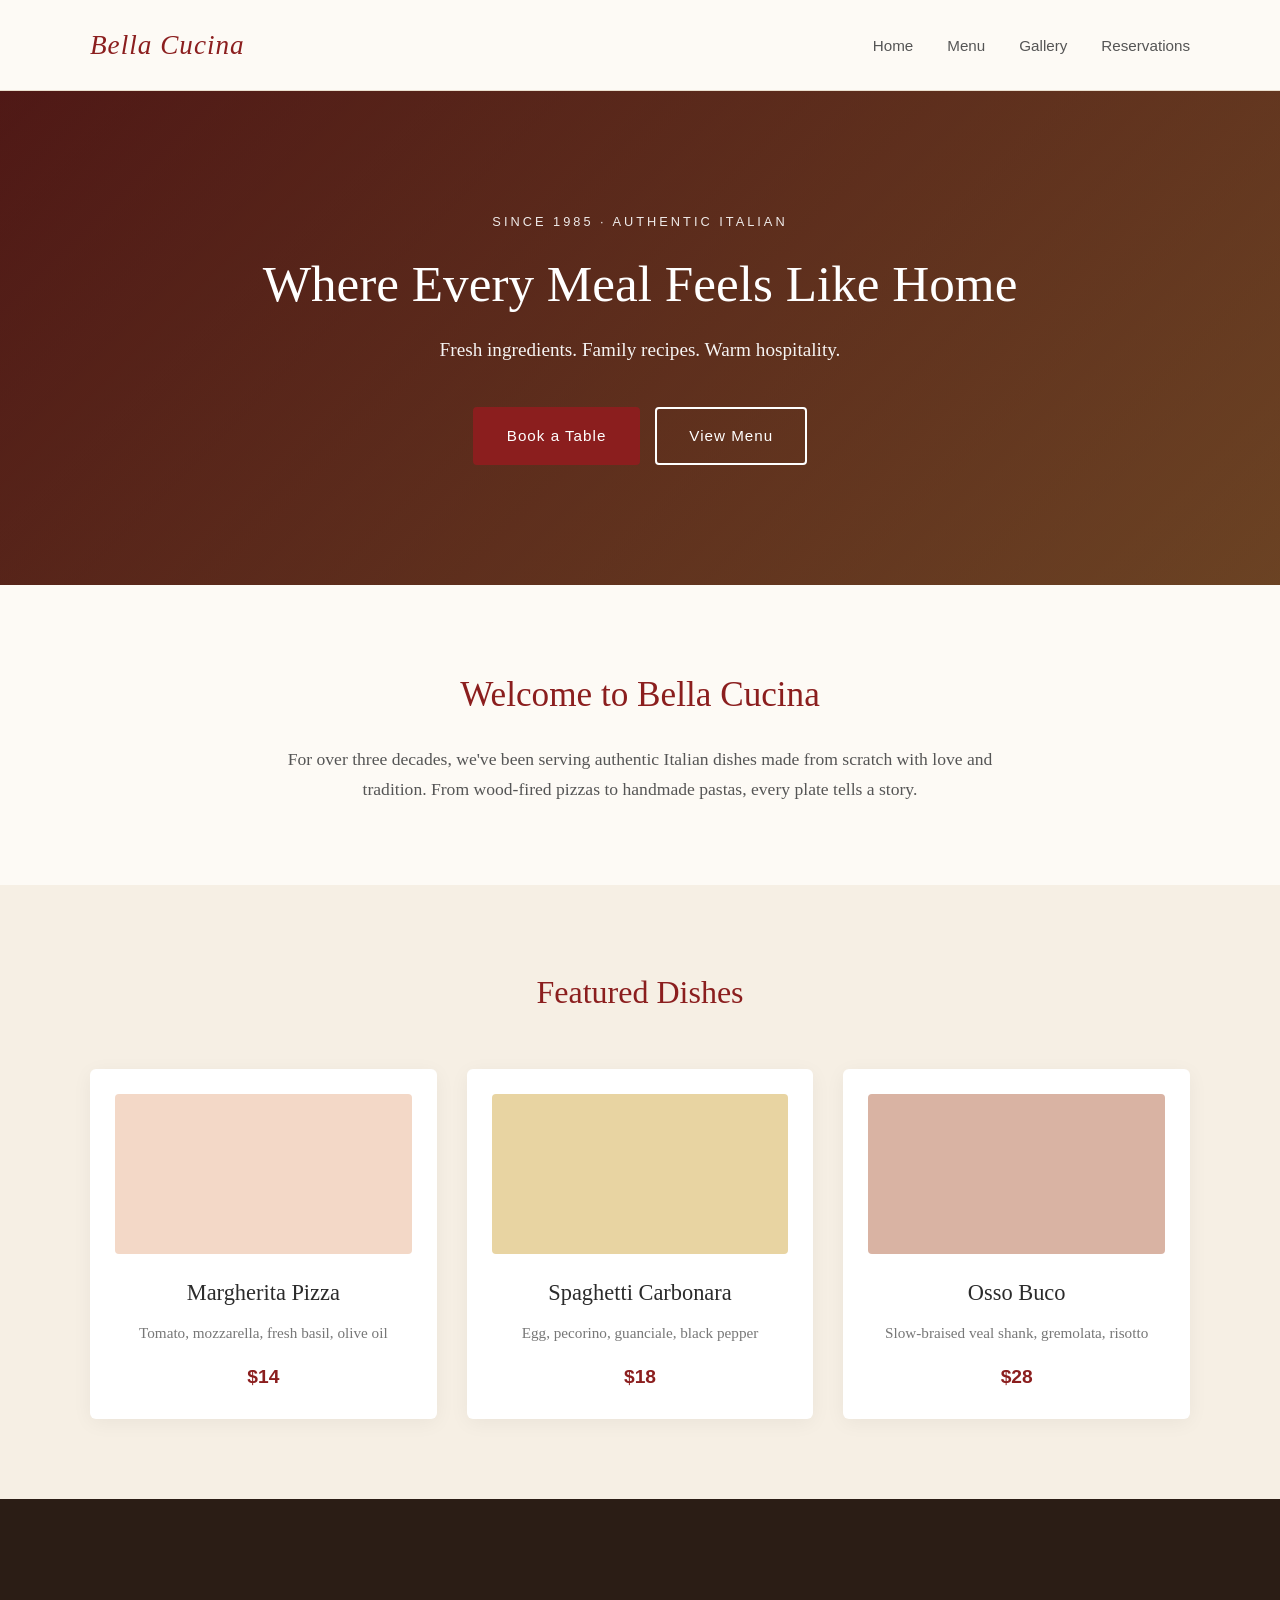
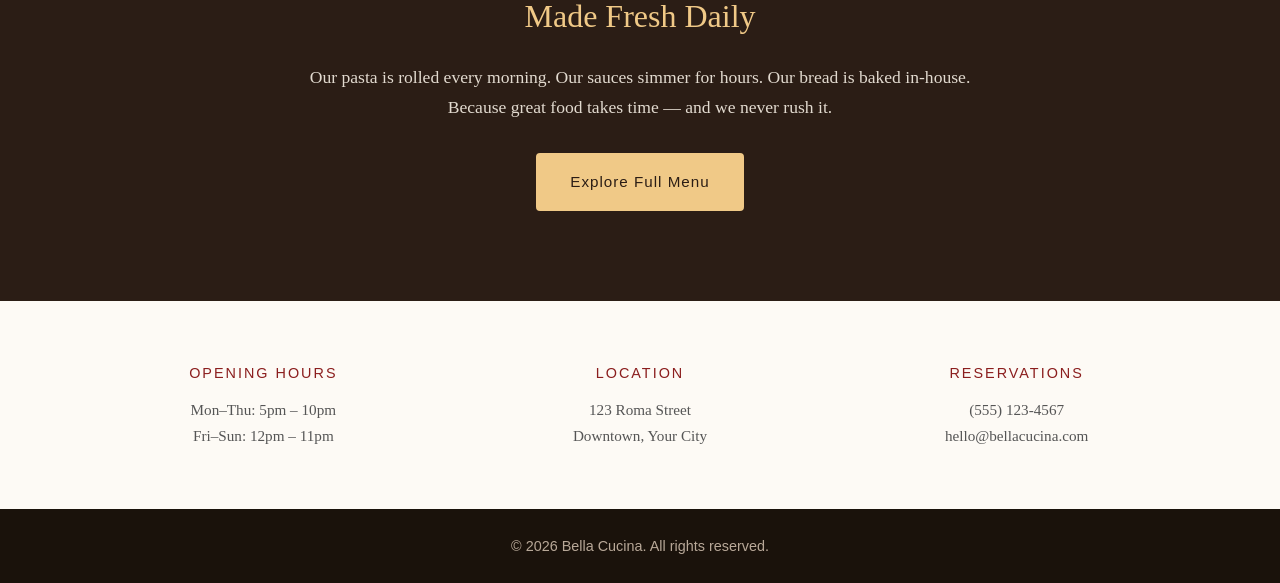
==== index.html @ 3e502174 "Initial commit - Bella Cucina restaurant website" ====
<!DOCTYPE html>
<html lang="en">
<head>
    <meta charset="UTF-8">
    <meta name="viewport" content="width=device-width, initial-scale=1.0">
    <title>Bella Cucina | Authentic Italian Restaurant</title>
    <link rel="stylesheet" href="css/style.css">
</head>
<body>

    <!-- HEADER -->
    <header class="header">
        <div class="container header-inner">
            <a href="index.html" class="logo">Bella Cucina</a>
            <nav class="nav">
                <a href="index.html">Home</a>
                <a href="menu.html">Menu</a>
                <a href="gallery.html">Gallery</a>
                <a href="contact.html">Reservations</a>
            </nav>
        </div>
    </header>

    <!-- HERO -->
    <section class="hero">
        <div class="container hero-content">
            <p class="hero-tag">Since 1985 · Authentic Italian</p>
            <h1>Where Every Meal Feels Like Home</h1>
            <p class="hero-sub">Fresh ingredients. Family recipes. Warm hospitality.</p>
            <div class="hero-buttons">
                <a href="contact.html" class="btn btn-primary">Book a Table</a>
                <a href="menu.html" class="btn btn-outline">View Menu</a>
            </div>
        </div>
    </section>

    <!-- WELCOME -->
    <section class="welcome">
        <div class="container">
            <h2>Welcome to Bella Cucina</h2>
            <p class="section-lead">For over three decades, we've been serving authentic Italian dishes made from scratch with love and tradition. From wood-fired pizzas to handmade pastas, every plate tells a story.</p>
        </div>
    </section>

    <!-- FEATURED DISHES -->
    <section class="featured">
        <div class="container">
            <h2>Featured Dishes</h2>
            <div class="dish-grid">
                <div class="dish-card">
                    <div class="dish-img" style="background:#f3d8c7;"></div>
                    <h3>Margherita Pizza</h3>
                    <p>Tomato, mozzarella, fresh basil, olive oil</p>
                    <span class="price">$14</span>
                </div>
                <div class="dish-card">
                    <div class="dish-img" style="background:#e8d4a2;"></div>
                    <h3>Spaghetti Carbonara</h3>
                    <p>Egg, pecorino, guanciale, black pepper</p>
                    <span class="price">$18</span>
                </div>
                <div class="dish-card">
                    <div class="dish-img" style="background:#d9b3a3;"></div>
                    <h3>Osso Buco</h3>
                    <p>Slow-braised veal shank, gremolata, risotto</p>
                    <span class="price">$28</span>
                </div>
            </div>
        </div>
    </section>

    <!-- ABOUT STRIP -->
    <section class="about-strip">
        <div class="container">
            <div class="strip-text">
                <h2>Made Fresh Daily</h2>
                <p>Our pasta is rolled every morning. Our sauces simmer for hours. Our bread is baked in-house. Because great food takes time — and we never rush it.</p>
                <a href="menu.html" class="btn btn-primary">Explore Full Menu</a>
            </div>
        </div>
    </section>

    <!-- INFO BAR -->
    <section class="info-bar">
        <div class="container info-grid">
            <div>
                <h4>Opening Hours</h4>
                <p>Mon–Thu: 5pm – 10pm</p>
                <p>Fri–Sun: 12pm – 11pm</p>
            </div>
            <div>
                <h4>Location</h4>
                <p>123 Roma Street</p>
                <p>Downtown, Your City</p>
            </div>
            <div>
                <h4>Reservations</h4>
                <p>(555) 123-4567</p>
                <p>hello@bellacucina.com</p>
            </div>
        </div>
    </section>

    <!-- FOOTER -->
    <footer class="footer">
        <div class="container">
            <p>© 2026 Bella Cucina. All rights reserved.</p>
        </div>
    </footer>

    <script src="js/script.js"></script>
</body>
</html>
---- css/style.css ----
/* ===== RESET ===== */
* { margin: 0; padding: 0; box-sizing: border-box; }

body {
    font-family: Georgia, 'Times New Roman', serif;
    color: #2b2b2b;
    line-height: 1.7;
    background: #fdfaf5;
}

.container {
    max-width: 1150px;
    margin: 0 auto;
    padding: 0 25px;
}

a { text-decoration: none; color: inherit; }

img { max-width: 100%; display: block; }

h1, h2, h3, h4 { font-family: Georgia, serif; font-weight: normal; }

/* ===== HEADER ===== */
.header {
    background: #fdfaf5;
    border-bottom: 1px solid #eadfce;
    position: sticky;
    top: 0;
    z-index: 100;
}

.header-inner {
    display: flex;
    justify-content: space-between;
    align-items: center;
    padding: 22px 25px;
}

.logo {
    font-size: 1.7rem;
    font-style: italic;
    color: #8b1e1e;
    letter-spacing: 1px;
}

.nav a {
    margin-left: 30px;
    font-family: 'Segoe UI', Arial, sans-serif;
    font-size: 0.95rem;
    color: #555;
    transition: color 0.3s;
}

.nav a:hover { color: #8b1e1e; }

/* ===== HERO ===== */
.hero {
    background: linear-gradient(rgba(30,20,15,0.55), rgba(30,20,15,0.55)),
                linear-gradient(135deg, #8b1e1e, #c97b3c);
    color: #fff;
    text-align: center;
    padding: 120px 20px;
}

.hero-tag {
    font-family: 'Segoe UI', Arial, sans-serif;
    text-transform: uppercase;
    letter-spacing: 3px;
    font-size: 0.8rem;
    margin-bottom: 20px;
    opacity: 0.9;
}

.hero h1 {
    font-size: 3.2rem;
    margin-bottom: 20px;
    line-height: 1.2;
}

.hero-sub {
    font-size: 1.2rem;
    margin-bottom: 40px;
    opacity: 0.95;
}

.hero-buttons {
    display: flex;
    gap: 15px;
    justify-content: center;
    flex-wrap: wrap;
}

/* ===== BUTTONS ===== */
.btn {
    display: inline-block;
    padding: 14px 32px;
    border-radius: 4px;
    font-family: 'Segoe UI', Arial, sans-serif;
    font-size: 0.95rem;
    letter-spacing: 1px;
    transition: all 0.3s;
    cursor: pointer;
    border: 2px solid transparent;
}

.btn-primary {
    background: #8b1e1e;
    color: #fff;
    border-color: #8b1e1e;
}

.btn-primary:hover {
    background: #6d1616;
    border-color: #6d1616;
    transform: translateY(-2px);
}

.btn-outline {
    background: transparent;
    color: #fff;
    border-color: #fff;
}

.btn-outline:hover {
    background: #fff;
    color: #8b1e1e;
}

/* ===== WELCOME ===== */
.welcome {
    padding: 80px 20px;
    text-align: center;
}

.welcome h2 {
    font-size: 2.2rem;
    color: #8b1e1e;
    margin-bottom: 20px;
}

.section-lead {
    max-width: 720px;
    margin: 0 auto;
    font-size: 1.1rem;
    color: #555;
}

/* ===== FEATURED DISHES ===== */
.featured {
    padding: 80px 20px;
    background: #f6efe4;
}

.featured h2 {
    text-align: center;
    font-size: 2rem;
    color: #8b1e1e;
    margin-bottom: 50px;
}

.dish-grid {
    display: grid;
    grid-template-columns: repeat(auto-fit, minmax(280px, 1fr));
    gap: 30px;
}

.dish-card {
    background: #fff;
    padding: 25px;
    border-radius: 6px;
    text-align: center;
    box-shadow: 0 4px 20px rgba(0,0,0,0.05);
    transition: transform 0.3s, box-shadow 0.3s;
}

.dish-card:hover {
    transform: translateY(-6px);
    box-shadow: 0 12px 30px rgba(0,0,0,0.1);
}

.dish-img {
    height: 160px;
    border-radius: 4px;
    margin-bottom: 20px;
}

.dish-card h3 {
    font-size: 1.4rem;
    color: #2b2b2b;
    margin-bottom: 8px;
}

.dish-card p {
    color: #777;
    font-size: 0.95rem;
    margin-bottom: 15px;
}

.price {
    display: inline-block;
    font-family: 'Segoe UI', Arial, sans-serif;
    font-weight: bold;
    color: #8b1e1e;
    font-size: 1.2rem;
}

/* ===== ABOUT STRIP ===== */
.about-strip {
    background: #2b1d15;
    color: #f6efe4;
    padding: 90px 20px;
    text-align: center;
}

.about-strip h2 {
    font-size: 2rem;
    margin-bottom: 20px;
    color: #f0c987;
}

.strip-text p {
    max-width: 700px;
    margin: 0 auto 30px;
    font-size: 1.1rem;
    opacity: 0.9;
}

.about-strip .btn-primary {
    background: #f0c987;
    color: #2b1d15;
    border-color: #f0c987;
}

.about-strip .btn-primary:hover {
    background: #e0b370;
    border-color: #e0b370;
}

/* ===== INFO BAR ===== */
.info-bar {
    padding: 60px 20px;
    background: #fdfaf5;
}

.info-grid {
    display: grid;
    grid-template-columns: repeat(auto-fit, minmax(220px, 1fr));
    gap: 30px;
    text-align: center;
}

.info-grid h4 {
    color: #8b1e1e;
    font-size: 1.2rem;
    margin-bottom: 12px;
    font-family: 'Segoe UI', Arial, sans-serif;
    text-transform: uppercase;
    letter-spacing: 2px;
    font-size: 0.9rem;
}

.info-grid p {
    color: #555;
    font-size: 0.95rem;
}

/* ===== FOOTER ===== */
.footer {
    background: #1a120b;
    color: #b8a898;
    text-align: center;
    padding: 25px 20px;
    font-size: 0.9rem;
    font-family: 'Segoe UI', Arial, sans-serif;
}

/* ===== RESPONSIVE ===== */
@media (max-width: 768px) {
    .header-inner {
        flex-direction: column;
        gap: 15px;
    }
    .nav a { margin: 0 12px; }
    .hero h1 { font-size: 2.2rem; }
}

/* ===== PAGE HERO (inner pages) ===== */
.page-hero {
    background: linear-gradient(rgba(30,20,15,0.6), rgba(30,20,15,0.6)),
                linear-gradient(135deg, #8b1e1e, #c97b3c);
    color: #fff;
    text-align: center;
    padding: 80px 20px;
}

.page-hero h1 {
    font-size: 2.8rem;
    margin-bottom: 12px;
}

.page-hero p {
    font-size: 1.1rem;
    opacity: 0.9;
}

/* ===== MENU ===== */
.menu-section {
    padding: 80px 20px;
    background: #fdfaf5;
}

.menu-category {
    max-width: 800px;
    margin: 0 auto 60px;
}

.menu-category h2 {
    font-size: 1.8rem;
    color: #8b1e1e;
    margin-bottom: 30px;
    padding-bottom: 12px;
    border-bottom: 2px solid #f0c987;
    font-style: italic;
}

.menu-item {
    margin-bottom: 25px;
}

.menu-item-head {
    display: flex;
    align-items: baseline;
    gap: 8px;
}

.menu-item-head h3 {
    font-size: 1.15rem;
    color: #2b2b2b;
    font-weight: normal;
}

.dots {
    flex: 1;
    border-bottom: 1px dotted #c5b8a5;
    position: relative;
    top: -4px;
}

.menu-item .price {
    font-family: 'Segoe UI', Arial, sans-serif;
    font-weight: bold;
    color: #8b1e1e;
    font-size: 1.1rem;
}

.menu-item p {
    color: #777;
    font-size: 0.92rem;
    margin-top: 4px;
    font-style: italic;
}

/* ===== CTA STRIP ===== */
.cta-strip {
    background: #f6efe4;
    text-align: center;
    padding: 70px 20px;
}

.cta-strip h2 {
    font-size: 2rem;
    color: #8b1e1e;
    margin-bottom: 25px;
}

/* ===== GALLERY ===== */
.gallery-section {
    padding: 80px 20px;
    background: #fdfaf5;
}

.gallery-grid {
    display: grid;
    grid-template-columns: repeat(3, 1fr);
    grid-auto-rows: 220px;
    gap: 18px;
}

.gallery-item {
    border-radius: 6px;
    position: relative;
    overflow: hidden;
    display: flex;
    align-items: flex-end;
    padding: 20px;
    color: #fff;
    font-family: 'Segoe UI', Arial, sans-serif;
    font-size: 0.95rem;
    letter-spacing: 1px;
    text-shadow: 0 2px 6px rgba(0,0,0,0.5);
    cursor: pointer;
    transition: transform 0.4s, box-shadow 0.4s;
}

.gallery-item::after {
    content: "";
    position: absolute;
    inset: 0;
    background: linear-gradient(transparent 50%, rgba(0,0,0,0.45));
    opacity: 0;
    transition: opacity 0.4s;
}

.gallery-item span {
    position: relative;
    z-index: 2;
    text-transform: uppercase;
    font-size: 0.8rem;
    opacity: 0;
    transform: translateY(10px);
    transition: all 0.4s;
}

.gallery-item:hover {
    transform: scale(1.03);
    box-shadow: 0 15px 35px rgba(0,0,0,0.15);
}

.gallery-item:hover::after,
.gallery-item:hover span {
    opacity: 1;
    transform: translateY(0);
}

.gallery-item.tall { grid-row: span 2; }
.gallery-item.wide { grid-column: span 2; }

/* Responsive gallery */
@media (max-width: 900px) {
    .gallery-grid {
        grid-template-columns: repeat(2, 1fr);
    }
    .gallery-item.wide { grid-column: span 2; }
}

@media (max-width: 560px) {
    .gallery-grid {
        grid-template-columns: 1fr;
    }
    .gallery-item.wide,
    .gallery-item.tall {
        grid-column: auto;
        grid-row: auto;
    }
}

/* ===== RESERVATION PAGE ===== */
.reservation-section {
    padding: 80px 20px;
    background: #fdfaf5;
}

.reservation-grid {
    display: grid;
    grid-template-columns: 1fr 1.4fr;
    gap: 60px;
    max-width: 1100px;
    margin: 0 auto;
    align-items: start;
}

/* Left info column */
.res-info h2 {
    font-size: 1.8rem;
    color: #8b1e1e;
    margin-bottom: 30px;
    padding-bottom: 12px;
    border-bottom: 2px solid #f0c987;
    font-style: italic;
}

.info-block {
    margin-bottom: 25px;
}

.info-block h4 {
    font-family: 'Segoe UI', Arial, sans-serif;
    font-size: 0.8rem;
    text-transform: uppercase;
    letter-spacing: 2px;
    color: #8b1e1e;
    margin-bottom: 6px;
}

.info-block p {
    color: #555;
    font-size: 0.98rem;
    line-height: 1.6;
}

/* Right form column */
.res-form-wrap {
    background: #fff;
    padding: 40px;
    border-radius: 6px;
    box-shadow: 0 8px 30px rgba(0,0,0,0.06);
}

.res-form-wrap h2 {
    font-size: 1.8rem;
    color: #8b1e1e;
    margin-bottom: 30px;
    font-style: italic;
}

.res-form .form-group {
    margin-bottom: 20px;
}

.res-form .form-row {
    display: grid;
    grid-template-columns: 1fr 1fr;
    gap: 18px;
    margin-bottom: 0;
}

.res-form .form-row + .form-group {
    margin-top: 0;
}

.res-form label {
    display: block;
    font-family: 'Segoe UI', Arial, sans-serif;
    font-size: 0.85rem;
    color: #333;
    margin-bottom: 6px;
    letter-spacing: 0.5px;
}

.res-form input,
.res-form select,
.res-form textarea {
    width: 100%;
    padding: 12px 14px;
    font-family: 'Segoe UI', Arial, sans-serif;
    font-size: 0.95rem;
    border: 1px solid #d9cdb8;
    border-radius: 4px;
    background: #fdfaf5;
    color: #2b2b2b;
    outline: none;
    transition: border-color 0.3s, box-shadow 0.3s;
}

.res-form input:focus,
.res-form select:focus,
.res-form textarea:focus {
    border-color: #8b1e1e;
    box-shadow: 0 0 0 3px rgba(139,30,30,0.1);
    background: #fff;
}

.res-form textarea {
    resize: vertical;
    min-height: 80px;
}

.btn-full {
    width: 100%;
    padding: 16px;
    font-size: 1rem;
    margin-top: 10px;
}

.form-note {
    text-align: center;
    font-size: 0.85rem;
    color: #888;
    margin-top: 15px;
    font-style: italic;
}

/* Reservation page responsive */
@media (max-width: 900px) {
    .reservation-grid {
        grid-template-columns: 1fr;
        gap: 40px;
    }
    .res-form-wrap {
        padding: 30px 25px;
    }
}

@media (max-width: 560px) {
    .res-form .form-row {
        grid-template-columns: 1fr;
        gap: 0;
    }
    .res-form .form-row .form-group {
        margin-bottom: 20px;
    }
}
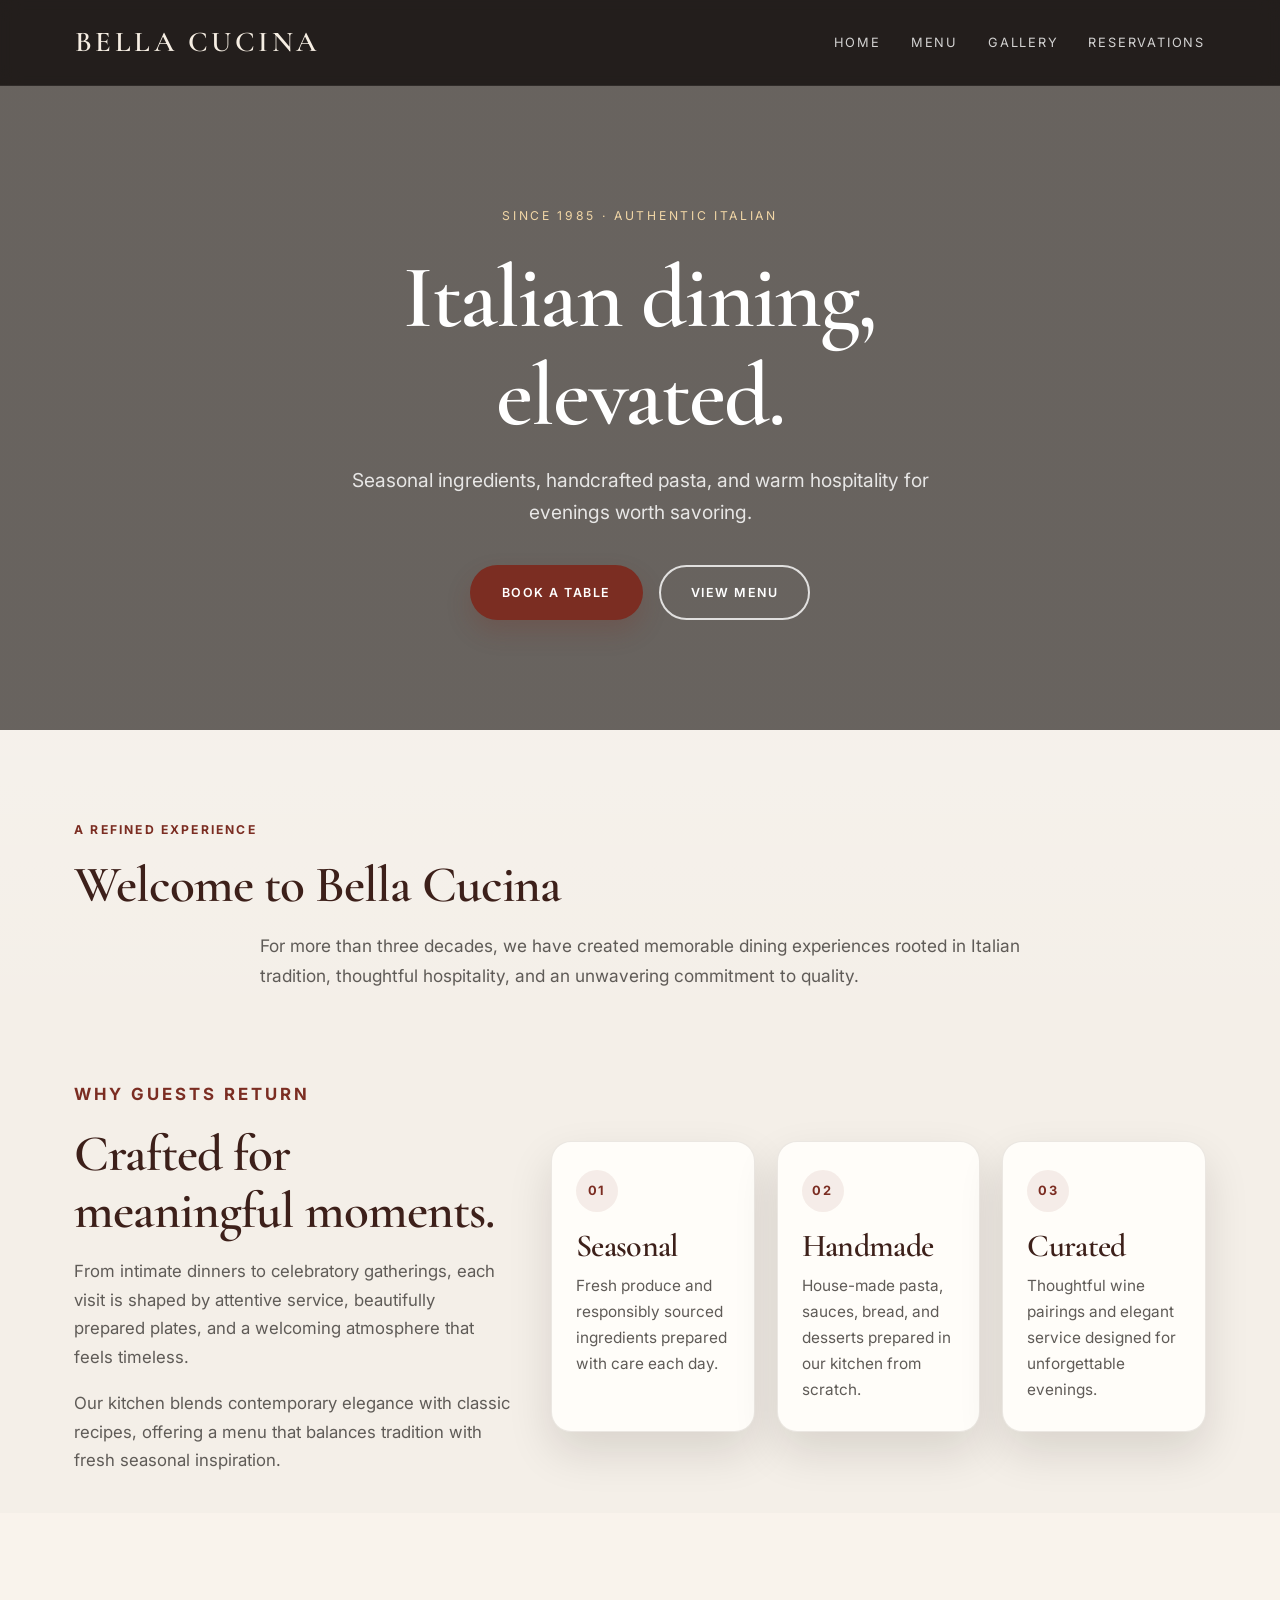
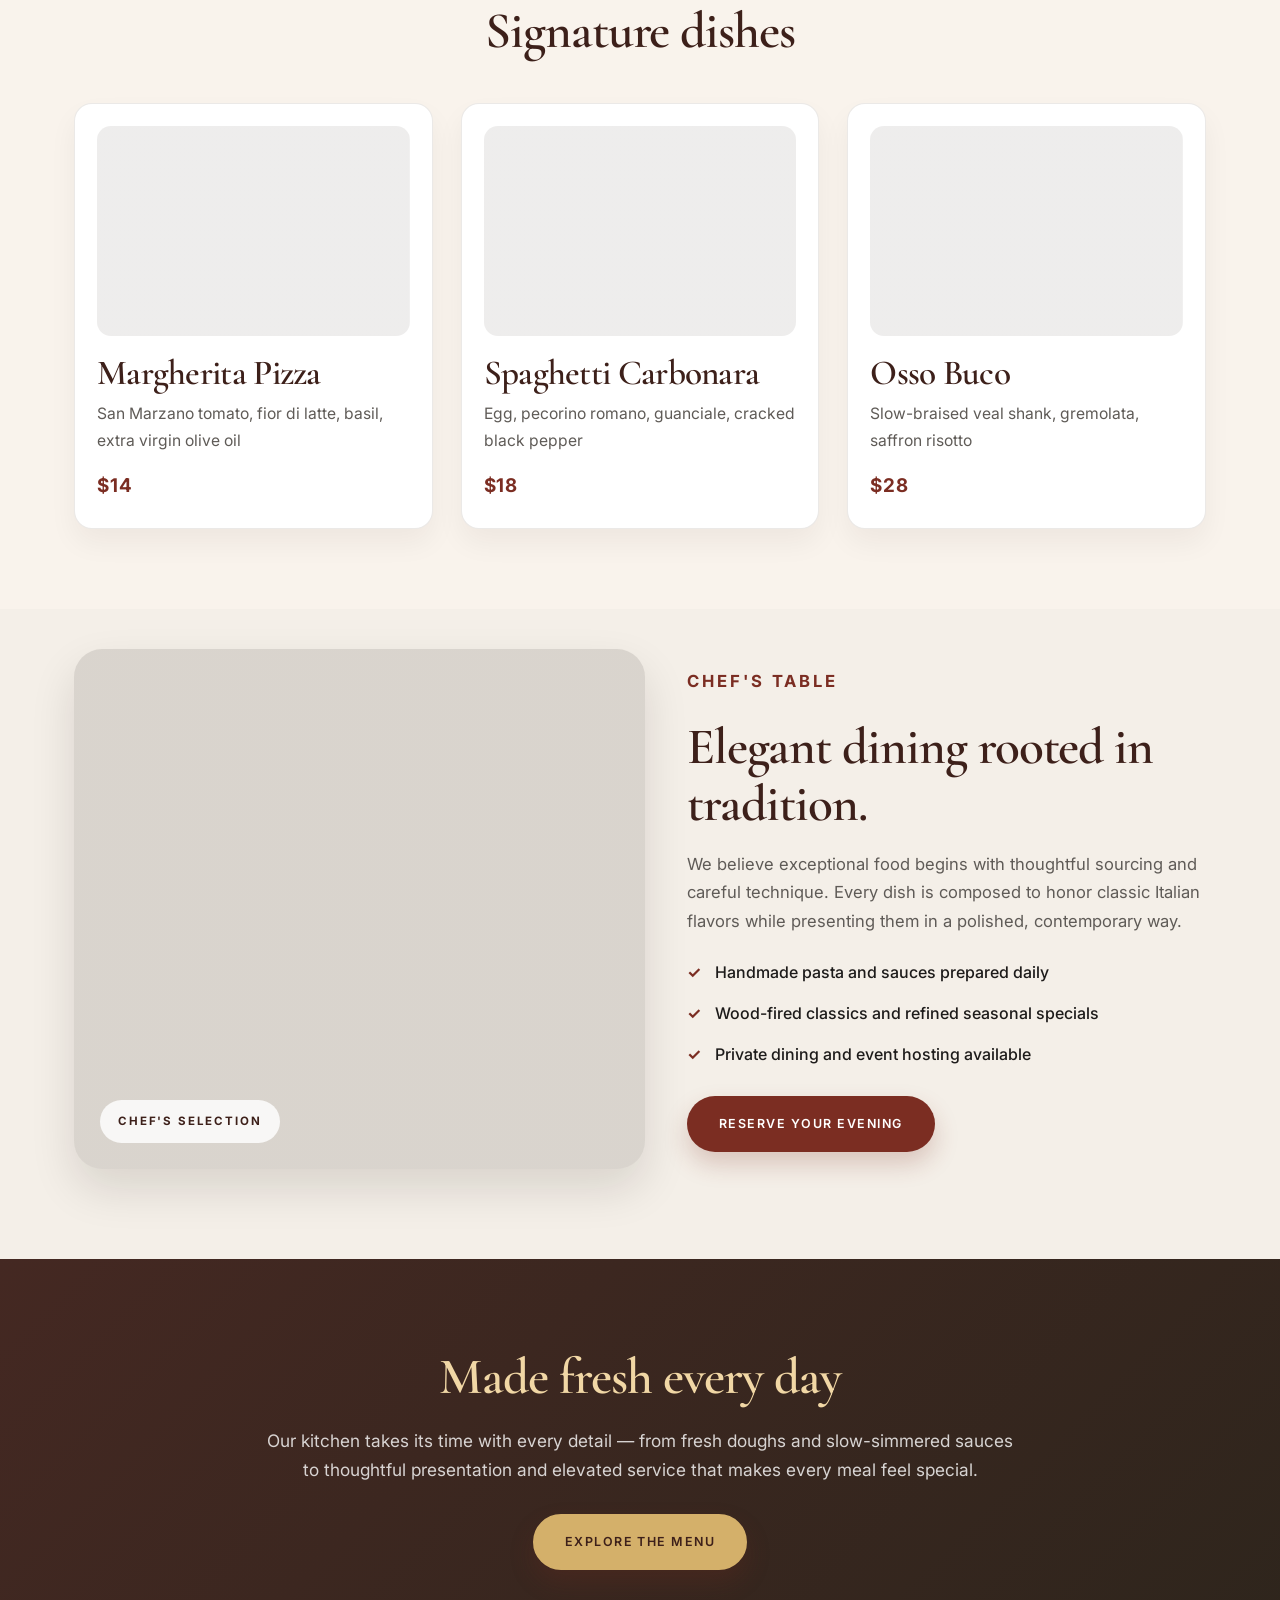
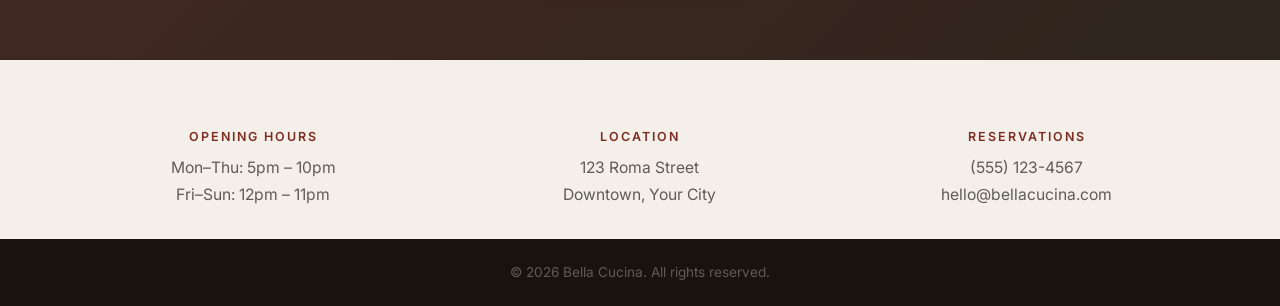
==== commit cfabeec0: "Update website files" ====
--- a/index.html
+++ b/index.html
@@ -3,12 +3,12 @@
 <head>
     <meta charset="UTF-8">
     <meta name="viewport" content="width=device-width, initial-scale=1.0">
-    <title>Bella Cucina | Authentic Italian Restaurant</title>
+    <meta name="description" content="Bella Cucina is a refined Italian restaurant serving handcrafted pasta, wood-fired pizza, and elegant dining experiences in a warm, modern setting.">
+    <title>Bella Cucina | Authentic Italian Dining</title>
     <link rel="stylesheet" href="css/style.css">
 </head>
 <body>
 
-    <!-- HEADER -->
     <header class="header">
         <div class="container header-inner">
             <a href="index.html" class="logo">Bella Cucina</a>
@@ -21,12 +21,11 @@
         </div>
     </header>
 
-    <!-- HERO -->
     <section class="hero">
         <div class="container hero-content">
             <p class="hero-tag">Since 1985 · Authentic Italian</p>
-            <h1>Where Every Meal Feels Like Home</h1>
-            <p class="hero-sub">Fresh ingredients. Family recipes. Warm hospitality.</p>
+            <h1>Italian dining, elevated.</h1>
+            <p class="hero-sub">Seasonal ingredients, handcrafted pasta, and warm hospitality for evenings worth savoring.</p>
             <div class="hero-buttons">
                 <a href="contact.html" class="btn btn-primary">Book a Table</a>
                 <a href="menu.html" class="btn btn-outline">View Menu</a>
@@ -34,53 +33,96 @@
         </div>
     </section>
 
-    <!-- WELCOME -->
     <section class="welcome">
         <div class="container">
+            <p class="eyebrow">A refined experience</p>
             <h2>Welcome to Bella Cucina</h2>
-            <p class="section-lead">For over three decades, we've been serving authentic Italian dishes made from scratch with love and tradition. From wood-fired pizzas to handmade pastas, every plate tells a story.</p>
+            <p class="section-lead">For more than three decades, we have created memorable dining experiences rooted in Italian tradition, thoughtful hospitality, and an unwavering commitment to quality.</p>
         </div>
     </section>
 
-    <!-- FEATURED DISHES -->
+    <section class="experience">
+        <div class="container experience-grid">
+            <div class="story">
+                <p class="eyebrow">Why guests return</p>
+                <h2>Crafted for meaningful moments.</h2>
+                <p>From intimate dinners to celebratory gatherings, each visit is shaped by attentive service, beautifully prepared plates, and a welcoming atmosphere that feels timeless.</p>
+                <p>Our kitchen blends contemporary elegance with classic recipes, offering a menu that balances tradition with fresh seasonal inspiration.</p>
+            </div>
+
+            <div class="experience-cards">
+                <div class="experience-card">
+                    <span class="icon">01</span>
+                    <h3>Seasonal</h3>
+                    <p>Fresh produce and responsibly sourced ingredients prepared with care each day.</p>
+                </div>
+                <div class="experience-card">
+                    <span class="icon">02</span>
+                    <h3>Handmade</h3>
+                    <p>House-made pasta, sauces, bread, and desserts prepared in our kitchen from scratch.</p>
+                </div>
+                <div class="experience-card">
+                    <span class="icon">03</span>
+                    <h3>Curated</h3>
+                    <p>Thoughtful wine pairings and elegant service designed for unforgettable evenings.</p>
+                </div>
+            </div>
+        </div>
+    </section>
+
     <section class="featured">
         <div class="container">
-            <h2>Featured Dishes</h2>
+            <h2>Signature dishes</h2>
             <div class="dish-grid">
                 <div class="dish-card">
-                    <div class="dish-img" style="background:#f3d8c7;"></div>
+                    <div class="dish-img" style="background: linear-gradient(rgba(37,25,18,0.08), rgba(37,25,18,0.08)), url('https://images.unsplash.com/photo-1513104890138-7c749659a591?auto=format&fit=crop&w=900&q=80') center/cover no-repeat;"></div>
                     <h3>Margherita Pizza</h3>
-                    <p>Tomato, mozzarella, fresh basil, olive oil</p>
+                    <p>San Marzano tomato, fior di latte, basil, extra virgin olive oil</p>
                     <span class="price">$14</span>
                 </div>
                 <div class="dish-card">
-                    <div class="dish-img" style="background:#e8d4a2;"></div>
+                    <div class="dish-img" style="background: linear-gradient(rgba(37,25,18,0.08), rgba(37,25,18,0.08)), url('https://images.unsplash.com/photo-1555949258-eb67b1ef0ceb?auto=format&fit=crop&w=900&q=80') center/cover no-repeat;"></div>
                     <h3>Spaghetti Carbonara</h3>
-                    <p>Egg, pecorino, guanciale, black pepper</p>
+                    <p>Egg, pecorino romano, guanciale, cracked black pepper</p>
                     <span class="price">$18</span>
                 </div>
                 <div class="dish-card">
-                    <div class="dish-img" style="background:#d9b3a3;"></div>
+                    <div class="dish-img" style="background: linear-gradient(rgba(37,25,18,0.08), rgba(37,25,18,0.08)), url('https://images.unsplash.com/photo-1544025162-d76694265947?auto=format&fit=crop&w=900&q=80') center/cover no-repeat;"></div>
                     <h3>Osso Buco</h3>
-                    <p>Slow-braised veal shank, gremolata, risotto</p>
+                    <p>Slow-braised veal shank, gremolata, saffron risotto</p>
                     <span class="price">$28</span>
                 </div>
             </div>
         </div>
     </section>
 
-    <!-- ABOUT STRIP -->
-    <section class="about-strip">
-        <div class="container">
-            <div class="strip-text">
-                <h2>Made Fresh Daily</h2>
-                <p>Our pasta is rolled every morning. Our sauces simmer for hours. Our bread is baked in-house. Because great food takes time — and we never rush it.</p>
-                <a href="menu.html" class="btn btn-primary">Explore Full Menu</a>
+    <section class="showcase">
+        <div class="container showcase-grid">
+            <div class="showcase-visual" aria-label="Chef preparing an Italian dish"></div>
+            <div class="showcase-content">
+                <p class="eyebrow">Chef's table</p>
+                <h2>Elegant dining rooted in tradition.</h2>
+                <p>We believe exceptional food begins with thoughtful sourcing and careful technique. Every dish is composed to honor classic Italian flavors while presenting them in a polished, contemporary way.</p>
+                <ul class="check-list">
+                    <li>Handmade pasta and sauces prepared daily</li>
+                    <li>Wood-fired classics and refined seasonal specials</li>
+                    <li>Private dining and event hosting available</li>
+                </ul>
+                <a href="contact.html" class="btn btn-primary">Reserve your evening</a>
             </div>
         </div>
     </section>
 
-    <!-- INFO BAR -->
+    <section class="about-strip">
+        <div class="container">
+            <div class="strip-text">
+                <h2>Made fresh every day</h2>
+                <p>Our kitchen takes its time with every detail — from fresh doughs and slow-simmered sauces to thoughtful presentation and elevated service that makes every meal feel special.</p>
+                <a href="menu.html" class="btn btn-primary">Explore the menu</a>
+            </div>
+        </div>
+    </section>
+
     <section class="info-bar">
         <div class="container info-grid">
             <div>
@@ -101,7 +143,6 @@
         </div>
     </section>
 
-    <!-- FOOTER -->
     <footer class="footer">
         <div class="container">
             <p>© 2026 Bella Cucina. All rights reserved.</p>
--- a/css/style.css
+++ b/css/style.css
@@ -1,429 +1,588 @@
-/* ===== RESET ===== */
+@import url('https://fonts.googleapis.com/css2?family=Cormorant+Garamond:wght@500;600;700&family=Inter:wght@400;500;600;700&display=swap');
+
+:root {
+    --bg: #f4efe8;
+    --bg-soft: #f9f3ec;
+    --panel: #fffdf9;
+    --ink: #1d1b1a;
+    --muted: #5f5b57;
+    --brand: #7b2d22;
+    --brand-deep: #3d201a;
+    --gold: #d4b06a;
+    --gold-soft: #f1d6a6;
+    --line: rgba(90, 72, 56, 0.12);
+    --shadow: 0 20px 45px rgba(28, 18, 12, 0.12);
+}
+
 * { margin: 0; padding: 0; box-sizing: border-box; }
 
+html { scroll-behavior: smooth; }
+
 body {
-    font-family: Georgia, 'Times New Roman', serif;
-    color: #2b2b2b;
+    font-family: 'Inter', 'Segoe UI', sans-serif;
+    color: var(--ink);
     line-height: 1.7;
-    background: #fdfaf5;
+    background: var(--bg);
 }
 
 .container {
-    max-width: 1150px;
+    max-width: 1180px;
     margin: 0 auto;
-    padding: 0 25px;
+    padding: 0 24px;
 }
 
 a { text-decoration: none; color: inherit; }
 
 img { max-width: 100%; display: block; }
 
-h1, h2, h3, h4 { font-family: Georgia, serif; font-weight: normal; }
+h1, h2, h3, h4 {
+    font-family: 'Cormorant Garamond', Georgia, serif;
+    font-weight: 600;
+    line-height: 1.1;
+    letter-spacing: -0.02em;
+}
+
+p { color: var(--muted); }
 
 /* ===== HEADER ===== */
 .header {
-    background: #fdfaf5;
-    border-bottom: 1px solid #eadfce;
+    background: rgba(17, 12, 10, 0.92);
+    border-bottom: 1px solid rgba(255, 255, 255, 0.06);
     position: sticky;
     top: 0;
     z-index: 100;
+    backdrop-filter: blur(10px);
 }
 
 .header-inner {
     display: flex;
     justify-content: space-between;
     align-items: center;
-    padding: 22px 25px;
+    padding: 18px 25px;
 }
 
 .logo {
-    font-size: 1.7rem;
-    font-style: italic;
-    color: #8b1e1e;
-    letter-spacing: 1px;
+    font-size: 1.8rem;
+    color: #f6eee3;
+    letter-spacing: 0.12em;
+    text-transform: uppercase;
+    font-weight: 600;
+    font-family: 'Cormorant Garamond', Georgia, serif;
+}
+
+.nav {
+    display: flex;
+    align-items: center;
+    gap: 30px;
 }
 
 .nav a {
-    margin-left: 30px;
-    font-family: 'Segoe UI', Arial, sans-serif;
-    font-size: 0.95rem;
-    color: #555;
-    transition: color 0.3s;
-}
-
-.nav a:hover { color: #8b1e1e; }
-
-/* ===== HERO ===== */
-.hero {
-    background: linear-gradient(rgba(30,20,15,0.55), rgba(30,20,15,0.55)),
-                linear-gradient(135deg, #8b1e1e, #c97b3c);
-    color: #fff;
-    text-align: center;
-    padding: 120px 20px;
-}
-
-.hero-tag {
-    font-family: 'Segoe UI', Arial, sans-serif;
-    text-transform: uppercase;
-    letter-spacing: 3px;
     font-size: 0.8rem;
-    margin-bottom: 20px;
-    opacity: 0.9;
-}
-
-.hero h1 {
-    font-size: 3.2rem;
-    margin-bottom: 20px;
-    line-height: 1.2;
-}
-
-.hero-sub {
-    font-size: 1.2rem;
-    margin-bottom: 40px;
-    opacity: 0.95;
-}
-
-.hero-buttons {
-    display: flex;
-    gap: 15px;
-    justify-content: center;
-    flex-wrap: wrap;
-}
+    letter-spacing: 0.14em;
+    text-transform: uppercase;
+    color: rgba(255,255,255,0.8);
+    transition: color 0.25s ease;
+}
+
+.nav a:hover { color: var(--gold-soft); }
 
 /* ===== BUTTONS ===== */
 .btn {
     display: inline-block;
-    padding: 14px 32px;
-    border-radius: 4px;
-    font-family: 'Segoe UI', Arial, sans-serif;
-    font-size: 0.95rem;
-    letter-spacing: 1px;
-    transition: all 0.3s;
-    cursor: pointer;
+    padding: 15px 30px;
+    border-radius: 999px;
+    font-size: 0.78rem;
+    letter-spacing: 0.12em;
+    text-transform: uppercase;
+    transition: all 0.3s ease;
     border: 2px solid transparent;
+    font-weight: 600;
 }
 
 .btn-primary {
-    background: #8b1e1e;
+    background: var(--brand);
     color: #fff;
-    border-color: #8b1e1e;
+    box-shadow: 0 12px 24px rgba(123, 45, 34, 0.22);
 }
 
 .btn-primary:hover {
-    background: #6d1616;
-    border-color: #6d1616;
+    background: #632416;
     transform: translateY(-2px);
 }
 
 .btn-outline {
     background: transparent;
     color: #fff;
+    border-color: rgba(255,255,255,0.8);
+}
+
+.btn-outline:hover {
+    background: rgba(255,255,255,0.08);
     border-color: #fff;
 }
 
-.btn-outline:hover {
-    background: #fff;
-    color: #8b1e1e;
+/* ===== HERO ===== */
+.hero {
+    position: relative;
+    background: linear-gradient(rgba(18, 13, 11, 0.62), rgba(18, 13, 11, 0.62)),
+                url('https://images.unsplash.com/photo-1517248135467-4c7edcad34c4?auto=format&fit=crop&w=1600&q=80') center/cover no-repeat;
+    color: #fff;
+    padding: 120px 20px 110px;
+}
+
+.hero-content {
+    max-width: 760px;
+    text-align: center;
+    margin: 0 auto;
+}
+
+.hero-tag {
+    font-size: 0.76rem;
+    letter-spacing: 0.22em;
+    text-transform: uppercase;
+    color: var(--gold-soft);
+    margin-bottom: 22px;
+}
+
+.hero h1 {
+    font-size: clamp(3.2rem, 7vw, 6rem);
+    color: #fff;
+    margin-bottom: 18px;
+}
+
+.hero-sub {
+    font-size: 1.2rem;
+    max-width: 640px;
+    margin: 0 auto 36px;
+    color: rgba(255,255,255,0.84);
+}
+
+.hero-buttons {
+    display: flex;
+    justify-content: center;
+    flex-wrap: wrap;
+    gap: 16px;
 }
 
 /* ===== WELCOME ===== */
 .welcome {
-    padding: 80px 20px;
-    text-align: center;
-}
-
-.welcome h2 {
-    font-size: 2.2rem;
-    color: #8b1e1e;
-    margin-bottom: 20px;
+    padding: 90px 20px 50px;
+    background: linear-gradient(180deg, rgba(255,255,255,0.15), rgba(255,255,255,0));
+}
+
+.eyebrow {
+    font-size: 0.76rem;
+    letter-spacing: 0.18em;
+    text-transform: uppercase;
+    color: var(--brand);
+    margin-bottom: 16px;
+    font-weight: 700;
+}
+
+.welcome h2,
+.story h2,
+.featured h2,
+.about-strip h2,
+.cta-strip h2,
+.res-form-wrap h2,
+.res-info h2 {
+    font-size: clamp(2.5rem, 4vw, 4rem);
+    color: var(--brand-deep);
+    margin-bottom: 18px;
 }
 
 .section-lead {
-    max-width: 720px;
+    max-width: 760px;
     margin: 0 auto;
-    font-size: 1.1rem;
-    color: #555;
+    font-size: 1.08rem;
+    color: var(--muted);
+}
+
+/* ===== EXPERIENCE ===== */
+.experience {
+    padding: 40px 20px 20px;
+}
+
+.experience-grid {
+    display: grid;
+    grid-template-columns: 0.8fr 1.2fr;
+    gap: 40px;
+    align-items: center;
+}
+
+.story h2 {
+    max-width: 420px;
+}
+
+.story p {
+    font-size: 1.05rem;
+    margin-bottom: 18px;
+}
+
+.experience-cards {
+    display: grid;
+    grid-template-columns: repeat(3, minmax(0, 1fr));
+    gap: 22px;
+}
+
+.experience-card {
+    background: var(--panel);
+    border: 1px solid var(--line);
+    border-radius: 20px;
+    padding: 28px 24px;
+    box-shadow: var(--shadow);
+}
+
+.experience-card .icon {
+    display: inline-flex;
+    width: 42px;
+    height: 42px;
+    align-items: center;
+    justify-content: center;
+    border-radius: 50%;
+    background: rgba(123, 45, 34, 0.08);
+    color: var(--brand);
+    font-size: 0.8rem;
+    font-weight: 700;
+    letter-spacing: 0.12em;
+    margin-bottom: 16px;
+}
+
+.experience-card h3 {
+    font-size: 2rem;
+    color: var(--brand-deep);
+    margin-bottom: 10px;
+}
+
+.experience-card p {
+    font-size: 0.96rem;
 }
 
 /* ===== FEATURED DISHES ===== */
 .featured {
-    padding: 80px 20px;
-    background: #f6efe4;
+    padding: 90px 20px 80px;
+    background: var(--bg-soft);
 }
 
 .featured h2 {
     text-align: center;
-    font-size: 2rem;
-    color: #8b1e1e;
-    margin-bottom: 50px;
+    margin-bottom: 44px;
 }
 
 .dish-grid {
     display: grid;
-    grid-template-columns: repeat(auto-fit, minmax(280px, 1fr));
-    gap: 30px;
+    grid-template-columns: repeat(auto-fit, minmax(260px, 1fr));
+    gap: 28px;
 }
 
 .dish-card {
     background: #fff;
-    padding: 25px;
-    border-radius: 6px;
-    text-align: center;
-    box-shadow: 0 4px 20px rgba(0,0,0,0.05);
-    transition: transform 0.3s, box-shadow 0.3s;
+    padding: 22px 22px 26px;
+    border-radius: 18px;
+    text-align: left;
+    border: 1px solid var(--line);
+    box-shadow: 0 14px 28px rgba(31, 19, 14, 0.05);
+    transition: transform 0.25s ease, box-shadow 0.25s ease;
 }
 
 .dish-card:hover {
     transform: translateY(-6px);
-    box-shadow: 0 12px 30px rgba(0,0,0,0.1);
+    box-shadow: 0 24px 40px rgba(31, 19, 14, 0.09);
 }
 
 .dish-img {
-    height: 160px;
-    border-radius: 4px;
-    margin-bottom: 20px;
+    height: 210px;
+    border-radius: 14px;
+    margin-bottom: 18px;
+    background-size: cover !important;
+    background-position: center !important;
 }
 
 .dish-card h3 {
-    font-size: 1.4rem;
-    color: #2b2b2b;
+    font-size: 2.2rem;
+    color: var(--brand-deep);
     margin-bottom: 8px;
 }
 
 .dish-card p {
-    color: #777;
-    font-size: 0.95rem;
-    margin-bottom: 15px;
-}
-
-.price {
+    font-size: 0.98rem;
+    margin-bottom: 16px;
+}
+
+.dish-card .price {
     display: inline-block;
-    font-family: 'Segoe UI', Arial, sans-serif;
-    font-weight: bold;
-    color: #8b1e1e;
-    font-size: 1.2rem;
+    font-family: 'Inter', sans-serif;
+    font-weight: 700;
+    color: var(--brand);
+    font-size: 1.18rem;
+    letter-spacing: 0.04em;
+}
+
+/* ===== SHOWCASE ===== */
+.showcase {
+    padding: 40px 20px 90px;
+}
+
+.showcase-grid {
+    display: grid;
+    grid-template-columns: 1.1fr 1fr;
+    gap: 42px;
+    align-items: center;
+}
+
+.showcase-visual {
+    min-height: 520px;
+    border-radius: 28px;
+    background: linear-gradient(rgba(24, 18, 15, 0.12), rgba(24, 18, 15, 0.12)),
+                url('https://images.unsplash.com/photo-1552566626-52f8b828add9?auto=format&fit=crop&w=1200&q=80') center/cover no-repeat;
+    box-shadow: var(--shadow);
+    position: relative;
+}
+
+.showcase-visual::after {
+    content: "Chef's selection";
+    position: absolute;
+    left: 26px;
+    bottom: 26px;
+    background: rgba(255,255,255,0.82);
+    color: var(--brand-deep);
+    padding: 12px 18px;
+    border-radius: 999px;
+    font-size: 0.72rem;
+    letter-spacing: 0.16em;
+    text-transform: uppercase;
+    font-weight: 700;
+}
+
+.showcase-content h2 {
+    font-size: clamp(2.4rem, 4vw, 3.6rem);
+    color: var(--brand-deep);
+    margin-bottom: 18px;
+}
+
+.showcase-content p {
+    font-size: 1.04rem;
+    margin-bottom: 24px;
+}
+
+.check-list {
+    list-style: none;
+    display: grid;
+    gap: 14px;
+    margin-bottom: 28px;
+}
+
+.check-list li {
+    position: relative;
+    padding-left: 28px;
+    color: var(--ink);
+    font-weight: 500;
+}
+
+.check-list li::before {
+    content: "✓";
+    position: absolute;
+    left: 0;
+    top: 0;
+    color: var(--brand);
+    font-weight: 700;
 }
 
 /* ===== ABOUT STRIP ===== */
 .about-strip {
-    background: #2b1d15;
-    color: #f6efe4;
+    background: linear-gradient(135deg, rgba(61, 32, 26, 0.96), rgba(38, 29, 20, 0.96));
+    color: #f7f0ea;
     padding: 90px 20px;
     text-align: center;
 }
 
 .about-strip h2 {
-    font-size: 2rem;
+    color: #f1d7a5;
     margin-bottom: 20px;
-    color: #f0c987;
 }
 
 .strip-text p {
-    max-width: 700px;
+    max-width: 760px;
     margin: 0 auto 30px;
-    font-size: 1.1rem;
-    opacity: 0.9;
+    font-size: 1.08rem;
+    color: rgba(255,255,255,0.8);
 }
 
 .about-strip .btn-primary {
-    background: #f0c987;
-    color: #2b1d15;
-    border-color: #f0c987;
+    background: var(--gold);
+    color: var(--brand-deep);
+    border-color: var(--gold);
 }
 
 .about-strip .btn-primary:hover {
-    background: #e0b370;
-    border-color: #e0b370;
+    background: #e0b974;
+    border-color: #e0b974;
 }
 
 /* ===== INFO BAR ===== */
 .info-bar {
-    padding: 60px 20px;
-    background: #fdfaf5;
+    padding: 70px 20px 30px;
+    background: var(--bg);
 }
 
 .info-grid {
     display: grid;
     grid-template-columns: repeat(auto-fit, minmax(220px, 1fr));
-    gap: 30px;
+    gap: 28px;
     text-align: center;
 }
 
 .info-grid h4 {
-    color: #8b1e1e;
-    font-size: 1.2rem;
+    color: var(--brand);
+    font-size: 0.78rem;
+    letter-spacing: 0.16em;
+    text-transform: uppercase;
     margin-bottom: 12px;
-    font-family: 'Segoe UI', Arial, sans-serif;
-    text-transform: uppercase;
-    letter-spacing: 2px;
-    font-size: 0.9rem;
+    font-family: 'Inter', sans-serif;
 }
 
 .info-grid p {
-    color: #555;
-    font-size: 0.95rem;
-}
-
-/* ===== FOOTER ===== */
-.footer {
-    background: #1a120b;
-    color: #b8a898;
-    text-align: center;
-    padding: 25px 20px;
-    font-size: 0.9rem;
-    font-family: 'Segoe UI', Arial, sans-serif;
-}
-
-/* ===== RESPONSIVE ===== */
-@media (max-width: 768px) {
-    .header-inner {
-        flex-direction: column;
-        gap: 15px;
-    }
-    .nav a { margin: 0 12px; }
-    .hero h1 { font-size: 2.2rem; }
-}
-
-/* ===== PAGE HERO (inner pages) ===== */
+    color: var(--muted);
+    font-size: 0.98rem;
+}
+
+/* ===== PAGE HERO ===== */
 .page-hero {
-    background: linear-gradient(rgba(30,20,15,0.6), rgba(30,20,15,0.6)),
-                linear-gradient(135deg, #8b1e1e, #c97b3c);
+    background: linear-gradient(rgba(17,12,10,0.58), rgba(17,12,10,0.58)),
+                url('https://images.unsplash.com/photo-1559339352-11d035aa65de?auto=format&fit=crop&w=1600&q=80') center/cover no-repeat;
     color: #fff;
     text-align: center;
-    padding: 80px 20px;
+    padding: 110px 20px 90px;
 }
 
 .page-hero h1 {
-    font-size: 2.8rem;
-    margin-bottom: 12px;
+    font-size: clamp(2.8rem, 6vw, 5rem);
+    margin-bottom: 14px;
+    color: #fff;
 }
 
 .page-hero p {
-    font-size: 1.1rem;
-    opacity: 0.9;
+    font-size: 1.08rem;
+    color: rgba(255,255,255,0.82);
 }
 
 /* ===== MENU ===== */
 .menu-section {
     padding: 80px 20px;
-    background: #fdfaf5;
+    background: var(--bg);
 }
 
 .menu-category {
-    max-width: 800px;
+    max-width: 850px;
     margin: 0 auto 60px;
 }
 
 .menu-category h2 {
-    font-size: 1.8rem;
-    color: #8b1e1e;
-    margin-bottom: 30px;
-    padding-bottom: 12px;
-    border-bottom: 2px solid #f0c987;
-    font-style: italic;
+    font-size: clamp(2.2rem, 4vw, 3rem);
+    color: var(--brand-deep);
+    margin-bottom: 28px;
+    padding-bottom: 10px;
+    border-bottom: 2px solid rgba(212, 176, 106, 0.8);
 }
 
 .menu-item {
-    margin-bottom: 25px;
+    margin-bottom: 26px;
+    padding-bottom: 18px;
+    border-bottom: 1px solid rgba(76, 57, 44, 0.1);
 }
 
 .menu-item-head {
     display: flex;
     align-items: baseline;
-    gap: 8px;
+    gap: 10px;
 }
 
 .menu-item-head h3 {
-    font-size: 1.15rem;
-    color: #2b2b2b;
-    font-weight: normal;
+    font-size: 2rem;
+    color: var(--ink);
 }
 
 .dots {
     flex: 1;
-    border-bottom: 1px dotted #c5b8a5;
+    border-bottom: 1px dotted rgba(88, 73, 63, 0.25);
     position: relative;
     top: -4px;
 }
 
 .menu-item .price {
-    font-family: 'Segoe UI', Arial, sans-serif;
-    font-weight: bold;
-    color: #8b1e1e;
-    font-size: 1.1rem;
+    font-family: 'Inter', sans-serif;
+    font-weight: 700;
+    color: var(--brand);
+    font-size: 1.08rem;
 }
 
 .menu-item p {
-    color: #777;
-    font-size: 0.92rem;
-    margin-top: 4px;
+    color: var(--muted);
+    font-size: 0.96rem;
+    margin-top: 6px;
     font-style: italic;
 }
 
 /* ===== CTA STRIP ===== */
 .cta-strip {
-    background: #f6efe4;
+    background: var(--bg-soft);
     text-align: center;
-    padding: 70px 20px;
+    padding: 84px 20px;
 }
 
 .cta-strip h2 {
-    font-size: 2rem;
-    color: #8b1e1e;
-    margin-bottom: 25px;
+    color: var(--brand-deep);
+    margin-bottom: 24px;
 }
 
 /* ===== GALLERY ===== */
 .gallery-section {
     padding: 80px 20px;
-    background: #fdfaf5;
+    background: var(--bg);
 }
 
 .gallery-grid {
     display: grid;
-    grid-template-columns: repeat(3, 1fr);
+    grid-template-columns: repeat(3, minmax(0, 1fr));
     grid-auto-rows: 220px;
     gap: 18px;
 }
 
 .gallery-item {
-    border-radius: 6px;
+    border-radius: 18px;
     position: relative;
     overflow: hidden;
     display: flex;
     align-items: flex-end;
     padding: 20px;
     color: #fff;
-    font-family: 'Segoe UI', Arial, sans-serif;
-    font-size: 0.95rem;
-    letter-spacing: 1px;
-    text-shadow: 0 2px 6px rgba(0,0,0,0.5);
-    cursor: pointer;
-    transition: transform 0.4s, box-shadow 0.4s;
+    font-family: 'Inter', sans-serif;
+    font-size: 0.8rem;
+    letter-spacing: 0.12em;
+    text-transform: uppercase;
+    text-shadow: 0 2px 8px rgba(0,0,0,0.5);
+    transition: transform 0.35s ease;
 }
 
 .gallery-item::after {
     content: "";
     position: absolute;
     inset: 0;
-    background: linear-gradient(transparent 50%, rgba(0,0,0,0.45));
+    background: linear-gradient(transparent 40%, rgba(0,0,0,0.4));
     opacity: 0;
-    transition: opacity 0.4s;
+    transition: opacity 0.35s ease;
 }
 
 .gallery-item span {
     position: relative;
     z-index: 2;
-    text-transform: uppercase;
-    font-size: 0.8rem;
     opacity: 0;
     transform: translateY(10px);
-    transition: all 0.4s;
+    transition: all 0.35s ease;
 }
 
 .gallery-item:hover {
-    transform: scale(1.03);
-    box-shadow: 0 15px 35px rgba(0,0,0,0.15);
+    transform: translateY(-4px);
 }
 
 .gallery-item:hover::after,
@@ -435,168 +594,177 @@
 .gallery-item.tall { grid-row: span 2; }
 .gallery-item.wide { grid-column: span 2; }
 
-/* Responsive gallery */
-@media (max-width: 900px) {
+/* ===== RESERVATION PAGE ===== */
+.reservation-section {
+    padding: 80px 20px;
+    background: var(--bg);
+}
+
+.reservation-grid {
+    display: grid;
+    grid-template-columns: 0.9fr 1.1fr;
+    gap: 56px;
+    max-width: 1100px;
+    margin: 0 auto;
+    align-items: start;
+}
+
+.res-info h2,
+.res-form-wrap h2 {
+    font-size: clamp(2.5rem, 4vw, 3.5rem);
+    color: var(--brand-deep);
+    margin-bottom: 24px;
+}
+
+.info-block {
+    margin-bottom: 28px;
+}
+
+.info-block h4 {
+    font-family: 'Inter', sans-serif;
+    font-size: 0.76rem;
+    letter-spacing: 0.16em;
+    text-transform: uppercase;
+    color: var(--brand);
+    margin-bottom: 8px;
+}
+
+.info-block p {
+    color: var(--muted);
+    font-size: 1rem;
+    line-height: 1.7;
+}
+
+.res-form-wrap {
+    background: #fff;
+    border: 1px solid var(--line);
+    box-shadow: var(--shadow);
+    border-radius: 20px;
+    padding: 36px 30px;
+}
+
+.res-form .form-group {
+    margin-bottom: 22px;
+}
+
+.res-form .form-row {
+    display: grid;
+    grid-template-columns: repeat(2, minmax(0, 1fr));
+    gap: 18px;
+}
+
+.res-form label {
+    display: block;
+    font-size: 0.74rem;
+    letter-spacing: 0.12em;
+    text-transform: uppercase;
+    margin-bottom: 8px;
+    color: var(--muted);
+    font-weight: 600;
+}
+
+.res-form input,
+.res-form select,
+.res-form textarea {
+    width: 100%;
+    padding: 14px 16px;
+    border-radius: 12px;
+    border: 1px solid rgba(96, 78, 63, 0.2);
+    background: #f9f5ef;
+    font: inherit;
+    color: var(--ink);
+    transition: border-color 0.25s ease, box-shadow 0.25s ease;
+}
+
+.res-form input:focus,
+.res-form select:focus,
+.res-form textarea:focus {
+    outline: none;
+    border-color: rgba(123, 45, 34, 0.7);
+    box-shadow: 0 0 0 4px rgba(123, 45, 34, 0.08);
+    background: #fff;
+}
+
+.res-form textarea {
+    resize: vertical;
+    min-height: 110px;
+}
+
+.btn-full {
+    width: 100%;
+    padding: 18px 24px;
+    margin-top: 10px;
+}
+
+.form-note {
+    font-size: 0.85rem;
+    text-align: center;
+    color: var(--muted);
+    margin-top: 16px;
+}
+
+/* ===== FOOTER ===== */
+.footer {
+    background: #1a120d;
+    color: rgba(255,255,255,0.7);
+    text-align: center;
+    padding: 22px 20px;
+    font-size: 0.85rem;
+}
+
+/* ===== RESPONSIVE ===== */
+@media (max-width: 980px) {
+    .experience-grid,
+    .showcase-grid,
+    .reservation-grid {
+        grid-template-columns: 1fr;
+    }
+
+    .experience-cards {
+        grid-template-columns: 1fr;
+    }
+
     .gallery-grid {
-        grid-template-columns: repeat(2, 1fr);
+        grid-template-columns: repeat(2, minmax(0, 1fr));
     }
     .gallery-item.wide { grid-column: span 2; }
 }
 
+@media (max-width: 768px) {
+    .header-inner {
+        flex-direction: column;
+        gap: 14px;
+    }
+
+    .nav {
+        gap: 16px;
+        flex-wrap: wrap;
+        justify-content: center;
+    }
+
+    .hero {
+        padding-top: 110px;
+    }
+}
+
 @media (max-width: 560px) {
-    .gallery-grid {
+    .gallery-grid,
+    .res-form .form-row {
         grid-template-columns: 1fr;
     }
+
     .gallery-item.wide,
     .gallery-item.tall {
         grid-column: auto;
         grid-row: auto;
     }
-}
-
-/* ===== RESERVATION PAGE ===== */
-.reservation-section {
-    padding: 80px 20px;
-    background: #fdfaf5;
-}
-
-.reservation-grid {
-    display: grid;
-    grid-template-columns: 1fr 1.4fr;
-    gap: 60px;
-    max-width: 1100px;
-    margin: 0 auto;
-    align-items: start;
-}
-
-/* Left info column */
-.res-info h2 {
-    font-size: 1.8rem;
-    color: #8b1e1e;
-    margin-bottom: 30px;
-    padding-bottom: 12px;
-    border-bottom: 2px solid #f0c987;
-    font-style: italic;
-}
-
-.info-block {
-    margin-bottom: 25px;
-}
-
-.info-block h4 {
-    font-family: 'Segoe UI', Arial, sans-serif;
-    font-size: 0.8rem;
-    text-transform: uppercase;
-    letter-spacing: 2px;
-    color: #8b1e1e;
-    margin-bottom: 6px;
-}
-
-.info-block p {
-    color: #555;
-    font-size: 0.98rem;
-    line-height: 1.6;
-}
-
-/* Right form column */
-.res-form-wrap {
-    background: #fff;
-    padding: 40px;
-    border-radius: 6px;
-    box-shadow: 0 8px 30px rgba(0,0,0,0.06);
-}
-
-.res-form-wrap h2 {
-    font-size: 1.8rem;
-    color: #8b1e1e;
-    margin-bottom: 30px;
-    font-style: italic;
-}
-
-.res-form .form-group {
-    margin-bottom: 20px;
-}
-
-.res-form .form-row {
-    display: grid;
-    grid-template-columns: 1fr 1fr;
-    gap: 18px;
-    margin-bottom: 0;
-}
-
-.res-form .form-row + .form-group {
-    margin-top: 0;
-}
-
-.res-form label {
-    display: block;
-    font-family: 'Segoe UI', Arial, sans-serif;
-    font-size: 0.85rem;
-    color: #333;
-    margin-bottom: 6px;
-    letter-spacing: 0.5px;
-}
-
-.res-form input,
-.res-form select,
-.res-form textarea {
-    width: 100%;
-    padding: 12px 14px;
-    font-family: 'Segoe UI', Arial, sans-serif;
-    font-size: 0.95rem;
-    border: 1px solid #d9cdb8;
-    border-radius: 4px;
-    background: #fdfaf5;
-    color: #2b2b2b;
-    outline: none;
-    transition: border-color 0.3s, box-shadow 0.3s;
-}
-
-.res-form input:focus,
-.res-form select:focus,
-.res-form textarea:focus {
-    border-color: #8b1e1e;
-    box-shadow: 0 0 0 3px rgba(139,30,30,0.1);
-    background: #fff;
-}
-
-.res-form textarea {
-    resize: vertical;
-    min-height: 80px;
-}
-
-.btn-full {
-    width: 100%;
-    padding: 16px;
-    font-size: 1rem;
-    margin-top: 10px;
-}
-
-.form-note {
-    text-align: center;
-    font-size: 0.85rem;
-    color: #888;
-    margin-top: 15px;
-    font-style: italic;
-}
-
-/* Reservation page responsive */
-@media (max-width: 900px) {
-    .reservation-grid {
-        grid-template-columns: 1fr;
-        gap: 40px;
-    }
-    .res-form-wrap {
-        padding: 30px 25px;
-    }
-}
-
-@media (max-width: 560px) {
-    .res-form .form-row {
-        grid-template-columns: 1fr;
-        gap: 0;
-    }
-    .res-form .form-row .form-group {
-        margin-bottom: 20px;
+
+    .btn {
+        width: 100%;
+        text-align: center;
+    }
+
+    .hero-buttons {
+        flex-direction: column;
     }
 }
